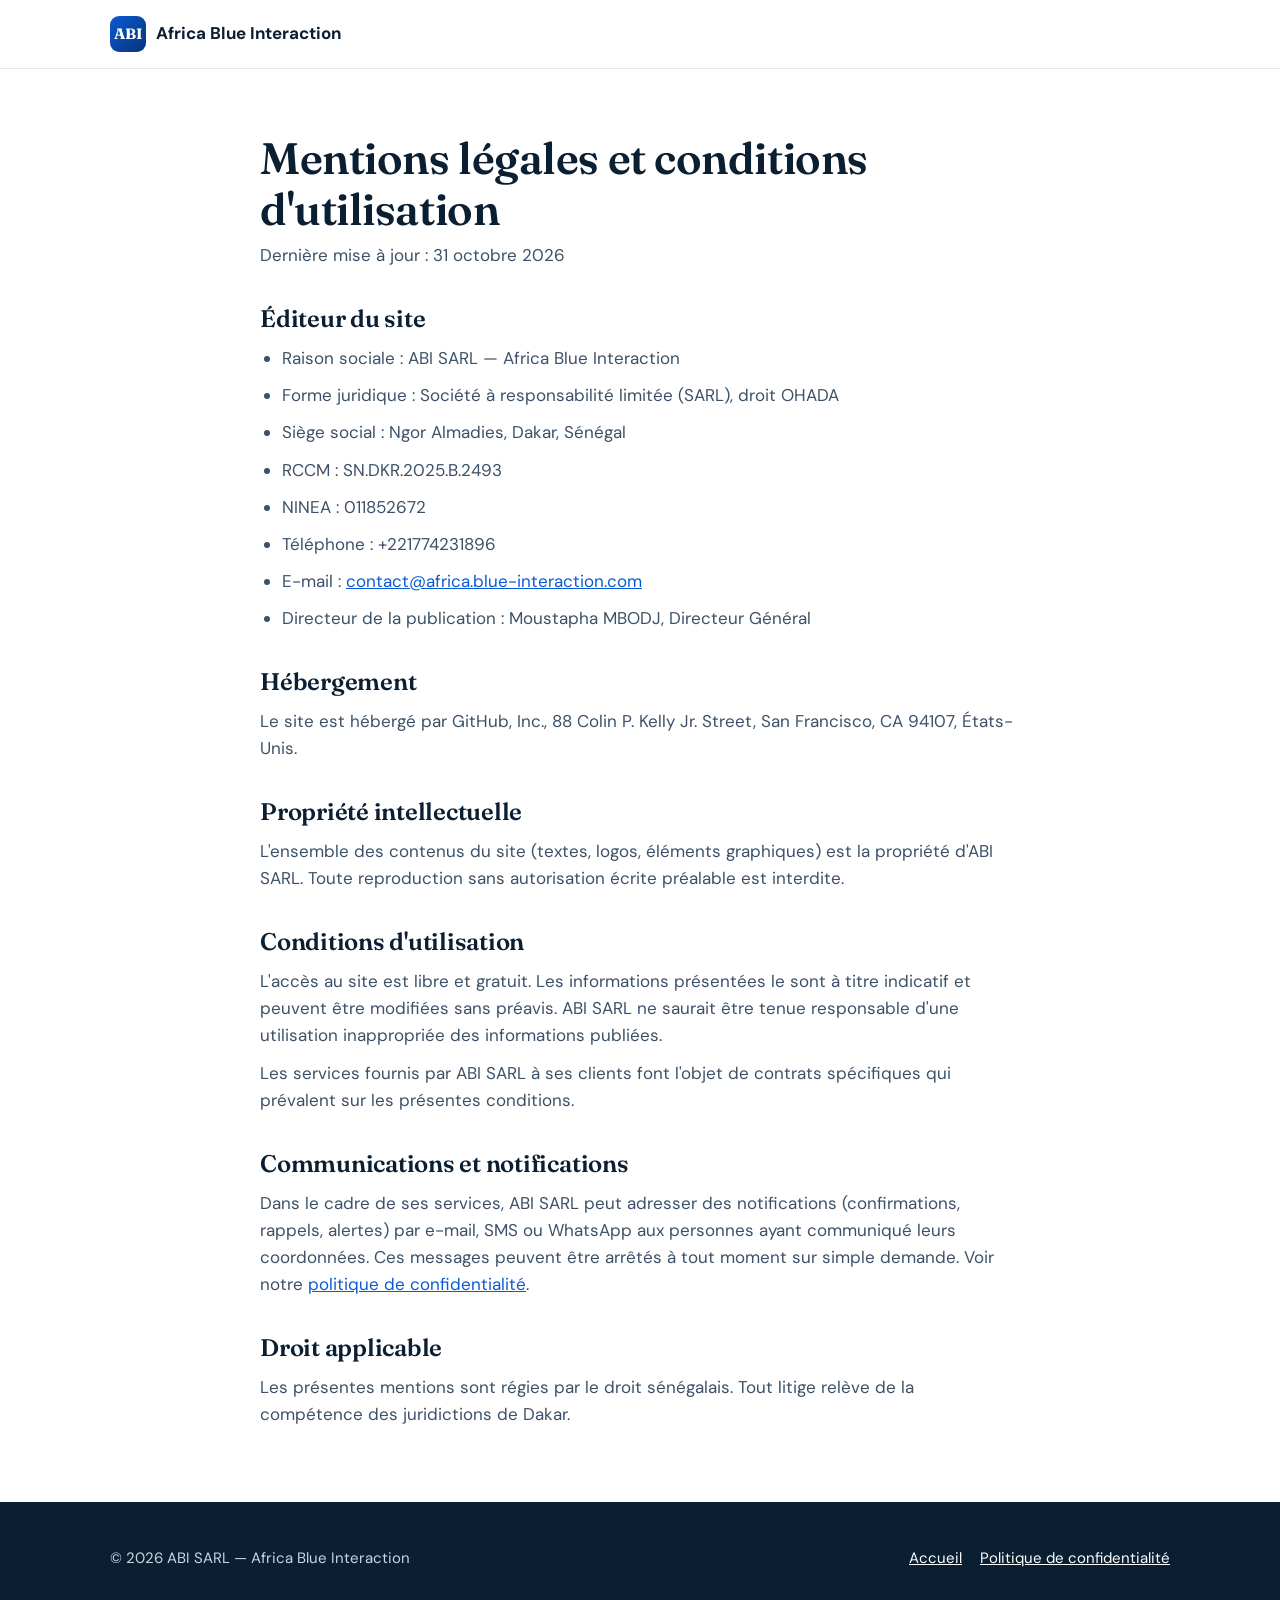
==== mentions-legales.html @ 91560ffc "Create mentions-legales.html" ====
<!doctype html>
<html lang="fr">
<head>
<meta charset="utf-8">
<meta name="viewport" content="width=device-width,initial-scale=1">
<title>Mentions légales et CGU — Africa Blue Interaction</title>
<link href="https://fonts.googleapis.com/css2?family=DM+Sans:wght@400;500;700&family=Fraunces:opsz,wght@9..144,600&display=swap" rel="stylesheet">
<link rel="stylesheet" href="style.css">
</head>
<body>
<header class="top"><div class="wrap nav"><a class="brand" href="index.html"><span class="mark">ABI</span>Africa Blue Interaction</a></div></header>
<main class="legal"><div class="wrap content">
<h1>Mentions légales et conditions d'utilisation</h1>
<p class="updated">Dernière mise à jour : 31 octobre 2026</p>

<h2>Éditeur du site</h2>
<ul>
<li>Raison sociale : ABI SARL — Africa Blue Interaction</li>
<li>Forme juridique : Société à responsabilité limitée (SARL), droit OHADA</li>
<li>Siège social : Ngor Almadies, Dakar, Sénégal</li>
<li>RCCM : SN.DKR.2025.B.2493</li>
<li>NINEA : 011852672</li>
<li>Téléphone : +221774231896</li>
<li>E-mail : <a href="mailto:contact@africa.blue-interaction.com">contact@africa.blue-interaction.com</a></li>
<li>Directeur de la publication : Moustapha MBODJ, Directeur Général</li>
</ul>

<h2>Hébergement</h2>
<p>Le site est hébergé par GitHub, Inc., 88 Colin P. Kelly Jr. Street, San Francisco, CA 94107, États-Unis.</p>

<h2>Propriété intellectuelle</h2>
<p>L'ensemble des contenus du site (textes, logos, éléments graphiques) est la propriété d'ABI SARL. Toute reproduction sans autorisation écrite préalable est interdite.</p>

<h2>Conditions d'utilisation</h2>
<p>L'accès au site est libre et gratuit. Les informations présentées le sont à titre indicatif et peuvent être modifiées sans préavis. ABI SARL ne saurait être tenue responsable d'une utilisation inappropriée des informations publiées.</p>
<p>Les services fournis par ABI SARL à ses clients font l'objet de contrats spécifiques qui prévalent sur les présentes conditions.</p>

<h2>Communications et notifications</h2>
<p>Dans le cadre de ses services, ABI SARL peut adresser des notifications (confirmations, rappels, alertes) par e-mail, SMS ou WhatsApp aux personnes ayant communiqué leurs coordonnées. Ces messages peuvent être arrêtés à tout moment sur simple demande. Voir notre <a href="politique-confidentialite.html">politique de confidentialité</a>.</p>

<h2>Droit applicable</h2>
<p>Les présentes mentions sont régies par le droit sénégalais. Tout litige relève de la compétence des juridictions de Dakar.</p>
</div></main>
<footer><div class="wrap foot"><p>© 2026 ABI SARL — Africa Blue Interaction</p><ul><li><a href="index.html">Accueil</a></li><li><a href="politique-confidentialite.html">Politique de confidentialité</a></li></ul></div></footer>
</body>
</html>
---- style.css ----
:root{
  --ink:#0b1f33;--ink-soft:#3c5168;--blue:#0a5bd3;--blue-deep:#06347a;--sand:#f4efe6;
  --line:#e2e8f0;--bg:#ffffff;--card:#f8fafc;
}
*{box-sizing:border-box;margin:0;padding:0}
html{scroll-behavior:smooth}
body{font-family:"DM Sans",system-ui,sans-serif;color:var(--ink);background:var(--bg);line-height:1.6;font-size:17px}
h1,h2,h3{font-family:"Fraunces",Georgia,serif;font-weight:600;line-height:1.15;letter-spacing:-.01em}
a{color:var(--blue)}
.wrap{max-width:1100px;margin:0 auto;padding:0 20px}
header.top{position:sticky;top:0;background:rgba(255,255,255,.95);backdrop-filter:blur(8px);border-bottom:1px solid var(--line);z-index:10}
.nav{display:flex;align-items:center;justify-content:space-between;height:68px;gap:16px}
.brand{display:flex;align-items:center;gap:10px;text-decoration:none;color:var(--ink);font-weight:700}
.brand .mark{width:36px;height:36px;border-radius:9px;background:linear-gradient(135deg,var(--blue),var(--blue-deep));color:#fff;display:grid;place-items:center;font-family:"Fraunces",serif;font-size:15px}
.nav ul{display:flex;gap:22px;list-style:none}
.nav ul a{text-decoration:none;color:var(--ink-soft);font-size:15px}
.nav ul a:hover{color:var(--blue)}
@media(max-width:760px){.nav ul{display:none}}
.hero{background:linear-gradient(160deg,var(--blue-deep) 0%,#0a3f99 55%,var(--blue) 100%);color:#fff;padding:96px 0 88px}
.hero .eyebrow{text-transform:uppercase;letter-spacing:.14em;font-size:13px;opacity:.8;margin-bottom:18px}
.hero h1{font-size:clamp(34px,5.4vw,58px);max-width:820px}
.hero p{font-size:19px;max-width:640px;margin-top:22px;opacity:.92}
.btn{display:inline-block;margin-top:32px;padding:14px 26px;border-radius:999px;background:#fff;color:var(--blue-deep);font-weight:700;text-decoration:none}
.btn.ghost{background:transparent;color:#fff;border:1.5px solid rgba(255,255,255,.6);margin-left:10px}
section{padding:80px 0}
section.alt{background:var(--sand)}
.kicker{color:var(--blue);font-weight:700;text-transform:uppercase;letter-spacing:.12em;font-size:13px;margin-bottom:10px}
h2{font-size:clamp(28px,3.6vw,40px);margin-bottom:18px}
.lead{color:var(--ink-soft);max-width:720px;font-size:18px}
.grid{display:grid;grid-template-columns:repeat(auto-fit,minmax(240px,1fr));gap:20px;margin-top:40px}
.card{background:var(--bg);border:1px solid var(--line);border-radius:16px;padding:26px}
section:not(.alt) .card{background:var(--card)}
.card h3{font-size:21px;margin-bottom:10px}
.card p{color:var(--ink-soft);font-size:16px}
.card .num{font-family:"Fraunces",serif;color:var(--blue);font-size:15px;margin-bottom:12px;display:block}
.facts{display:grid;grid-template-columns:repeat(auto-fit,minmax(220px,1fr));gap:18px;margin-top:36px}
.fact{border-left:3px solid var(--blue);padding:4px 0 4px 16px}
.fact b{display:block;font-size:14px;color:var(--ink-soft);font-weight:500}
.fact span{font-weight:700}
.contact-box{display:grid;grid-template-columns:1fr 1fr;gap:30px;margin-top:36px}
@media(max-width:760px){.contact-box{grid-template-columns:1fr}}
.contact-box dl div{padding:14px 0;border-bottom:1px solid var(--line)}
.contact-box dt{font-size:14px;color:var(--ink-soft)}
.contact-box dd{font-weight:600}
footer{background:var(--ink);color:#c9d5e3;padding:44px 0;font-size:15px}
footer a{color:#fff}
.foot{display:flex;flex-wrap:wrap;justify-content:space-between;gap:20px}
.foot ul{list-style:none;display:flex;gap:18px;flex-wrap:wrap}
.legal{padding:64px 0}
.legal h1{font-size:clamp(30px,4vw,44px);margin-bottom:8px}
.legal .updated{color:var(--ink-soft);margin-bottom:36px}
.legal h2{font-size:24px;margin:36px 0 12px}
.legal p,.legal li{color:var(--ink-soft);margin-bottom:10px}
.legal ul{padding-left:22px}
.legal .content{max-width:800px}
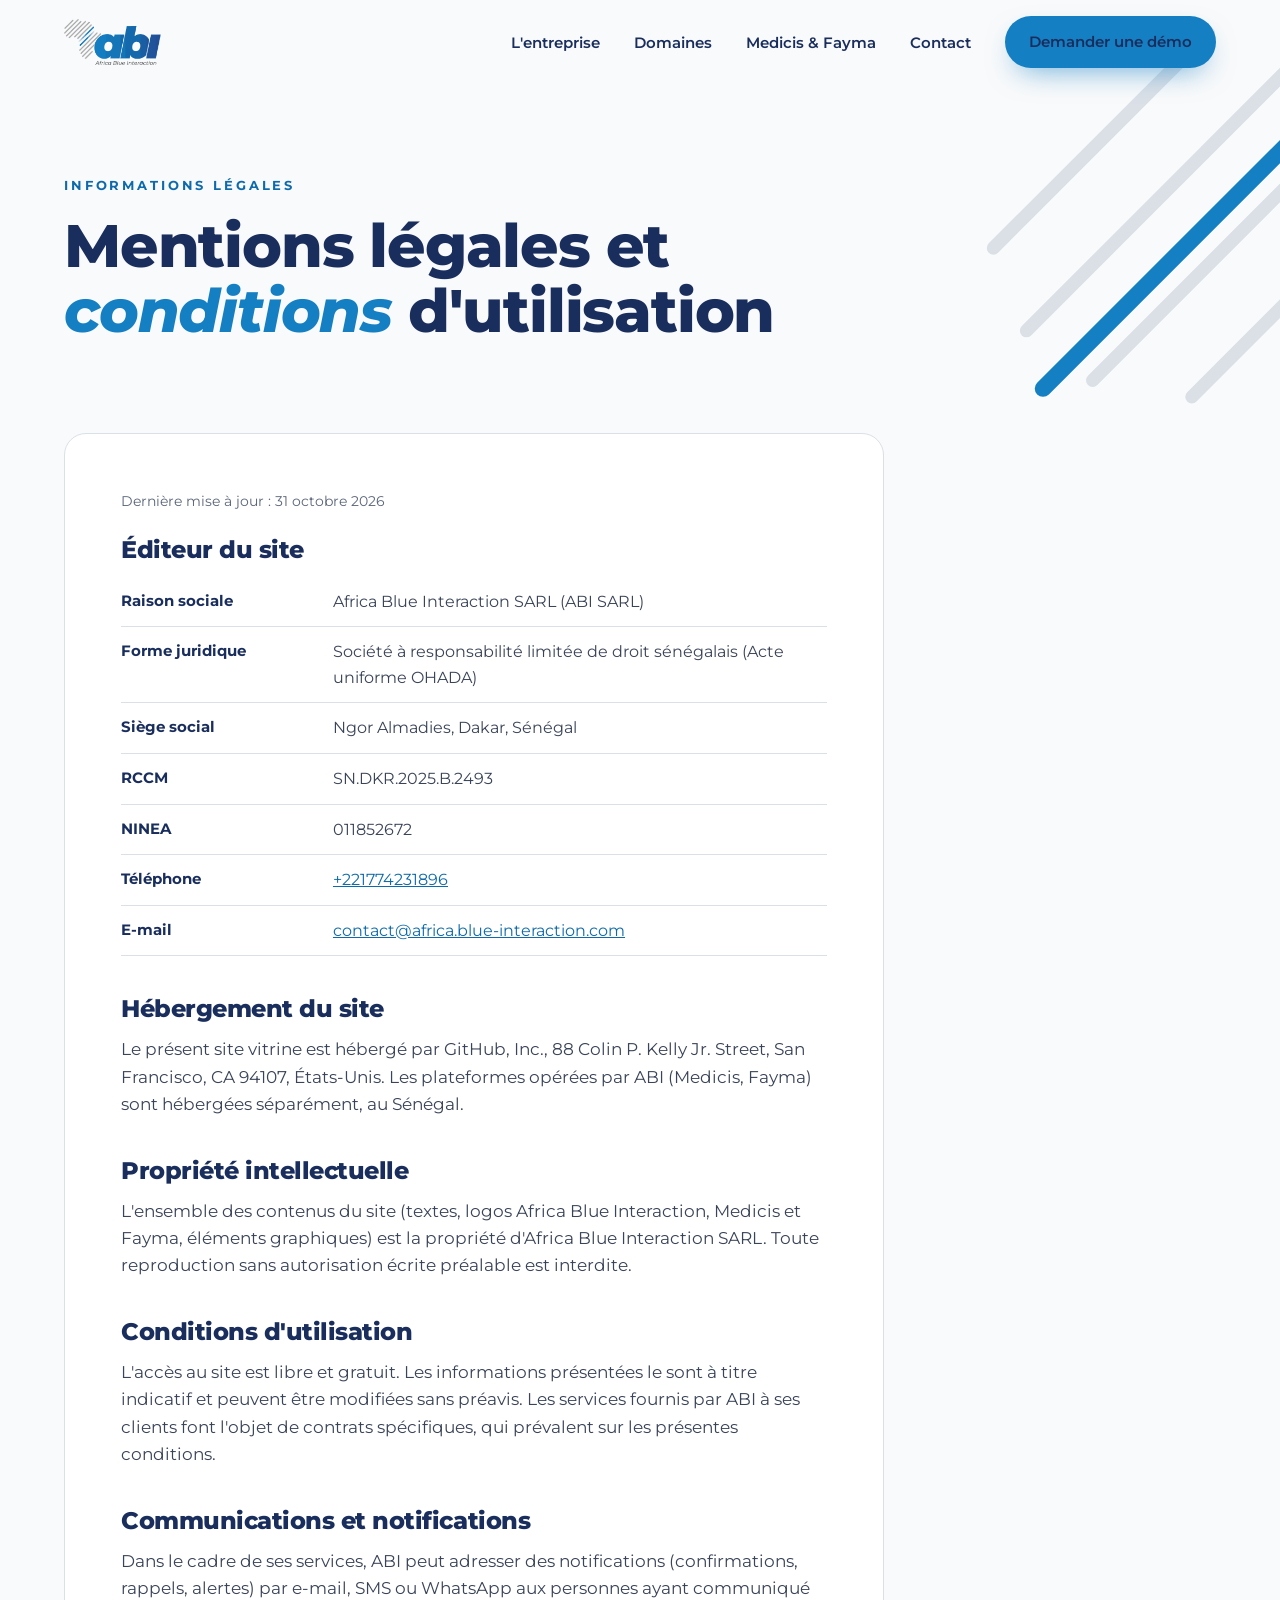
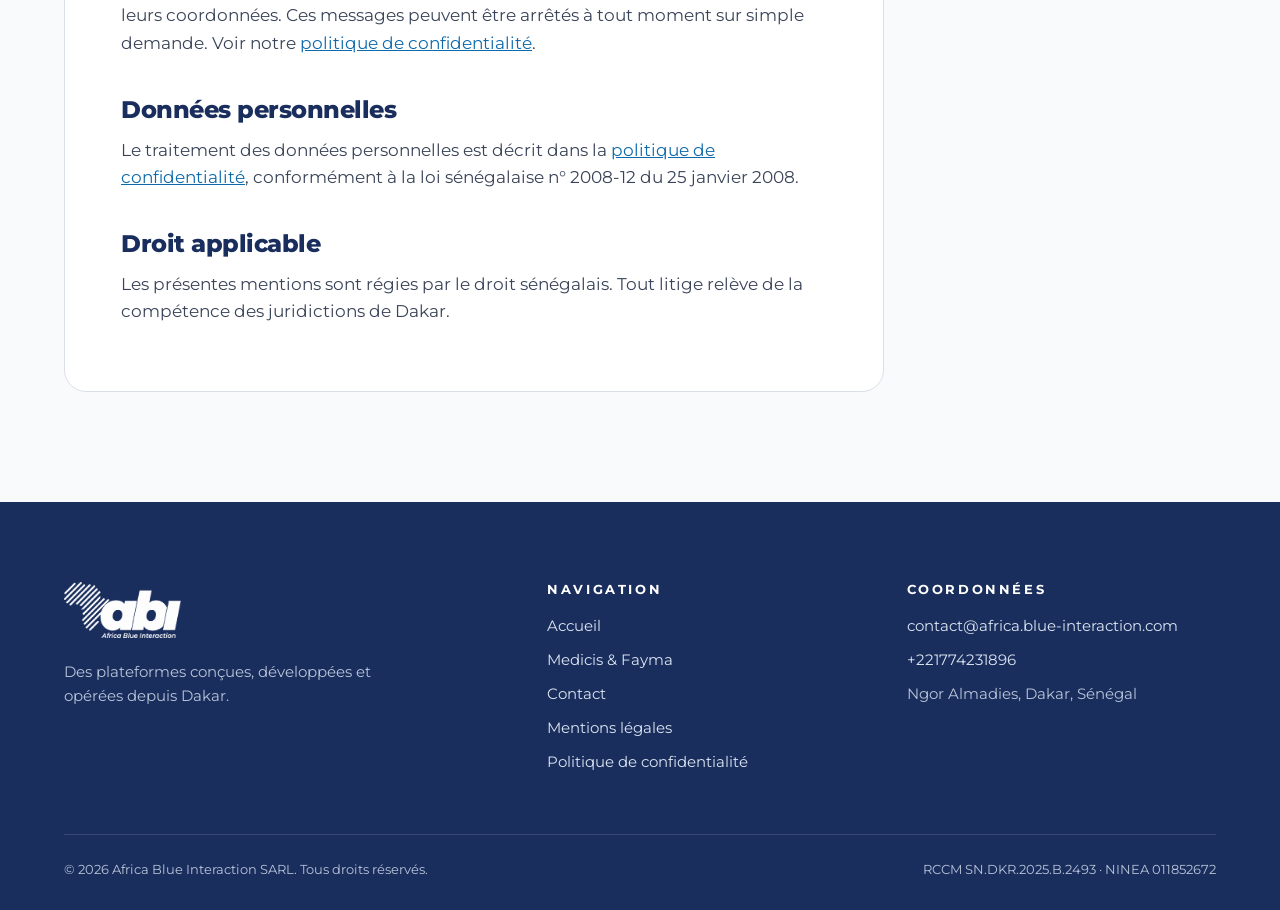
==== commit 86f76b40: "Add files via upload" ====
--- a/mentions-legales.html
+++ b/mentions-legales.html
@@ -4,43 +4,70 @@
 <meta charset="utf-8">
 <meta name="viewport" content="width=device-width,initial-scale=1">
 <title>Mentions légales et CGU — Africa Blue Interaction</title>
-<link href="https://fonts.googleapis.com/css2?family=DM+Sans:wght@400;500;700&family=Fraunces:opsz,wght@9..144,600&display=swap" rel="stylesheet">
+<link rel="icon" href="assets/logo-abi.png">
+<link rel="preconnect" href="https://fonts.googleapis.com">
+<link rel="preconnect" href="https://fonts.gstatic.com" crossorigin>
+<link href="https://fonts.googleapis.com/css2?family=Montserrat:ital,wght@0,400;0,500;0,600;0,700;0,800;1,700;1,800&display=swap" rel="stylesheet">
 <link rel="stylesheet" href="style.css">
 </head>
 <body>
-<header class="top"><div class="wrap nav"><a class="brand" href="index.html"><span class="mark">ABI</span>Africa Blue Interaction</a></div></header>
-<main class="legal"><div class="wrap content">
-<h1>Mentions légales et conditions d'utilisation</h1>
+<header class="top" id="top">
+  <div class="wrap nav">
+    <a class="logo" href="index.html" aria-label="Accueil"><img src="assets/logo-abi.png" alt="Africa Blue Interaction"></a>
+    <button class="burger" aria-label="Ouvrir le menu" aria-expanded="false"><span></span><span></span><span></span></button>
+    <ul id="menu">
+      <li><a href="index.html#entreprise">L'entreprise</a></li>
+      <li><a href="index.html#domaines">Domaines</a></li>
+      <li><a href="index.html#solutions">Medicis &amp; Fayma</a></li>
+      <li><a href="index.html#contact">Contact</a></li>
+      <li><a class="btn btn-bleu" href="index.html#contact">Demander une démo</a></li>
+    </ul>
+  </div>
+</header>
+<section class="page-head">
+  <svg class="stripes" viewBox="0 0 640 500" preserveAspectRatio="xMaxYMid meet" aria-hidden="true">
+    <g stroke="#DBE0E7" stroke-width="16" stroke-linecap="round">
+      <line x1="200" y1="300" x2="460" y2="40"/><line x1="240" y1="400" x2="600" y2="40"/><line x1="320" y1="460" x2="640" y2="140"/><line x1="440" y1="480" x2="640" y2="280"/>
+    </g>
+    <line x1="260" y1="470" x2="600" y2="130" stroke="#147FC3" stroke-width="20" stroke-linecap="round"/>
+  </svg>
+  <div class="wrap"><span class="label">Informations légales</span><h1>Mentions légales et <em class="k">conditions</em> d'utilisation</h1></div>
+</section>
+<section class="doc"><div class="wrap"><div class="content">
 <p class="updated">Dernière mise à jour : 31 octobre 2026</p>
-
 <h2>Éditeur du site</h2>
-<ul>
-<li>Raison sociale : ABI SARL — Africa Blue Interaction</li>
-<li>Forme juridique : Société à responsabilité limitée (SARL), droit OHADA</li>
-<li>Siège social : Ngor Almadies, Dakar, Sénégal</li>
-<li>RCCM : SN.DKR.2025.B.2493</li>
-<li>NINEA : 011852672</li>
-<li>Téléphone : +221774231896</li>
-<li>E-mail : <a href="mailto:contact@africa.blue-interaction.com">contact@africa.blue-interaction.com</a></li>
-<li>Directeur de la publication : Moustapha MBODJ, Directeur Général</li>
-</ul>
-
-<h2>Hébergement</h2>
-<p>Le site est hébergé par GitHub, Inc., 88 Colin P. Kelly Jr. Street, San Francisco, CA 94107, États-Unis.</p>
-
+<dl>
+<div><dt>Raison sociale</dt><dd>Africa Blue Interaction SARL (ABI SARL)</dd></div>
+<div><dt>Forme juridique</dt><dd>Société à responsabilité limitée de droit sénégalais (Acte uniforme OHADA)</dd></div>
+<div><dt>Siège social</dt><dd>Ngor Almadies, Dakar, Sénégal</dd></div>
+<div><dt>RCCM</dt><dd>SN.DKR.2025.B.2493</dd></div>
+<div><dt>NINEA</dt><dd>011852672</dd></div>
+<div><dt>Téléphone</dt><dd><a href="tel:+221774231896">+221774231896</a></dd></div>
+<div><dt>E-mail</dt><dd><a href="mailto:contact@africa.blue-interaction.com">contact@africa.blue-interaction.com</a></dd></div>
+</dl>
+<h2>Hébergement du site</h2>
+<p>Le présent site vitrine est hébergé par GitHub, Inc., 88 Colin P. Kelly Jr. Street, San Francisco, CA 94107, États-Unis. Les plateformes opérées par ABI (Medicis, Fayma) sont hébergées séparément, au Sénégal.</p>
 <h2>Propriété intellectuelle</h2>
-<p>L'ensemble des contenus du site (textes, logos, éléments graphiques) est la propriété d'ABI SARL. Toute reproduction sans autorisation écrite préalable est interdite.</p>
-
+<p>L'ensemble des contenus du site (textes, logos Africa Blue Interaction, Medicis et Fayma, éléments graphiques) est la propriété d'Africa Blue Interaction SARL. Toute reproduction sans autorisation écrite préalable est interdite.</p>
 <h2>Conditions d'utilisation</h2>
-<p>L'accès au site est libre et gratuit. Les informations présentées le sont à titre indicatif et peuvent être modifiées sans préavis. ABI SARL ne saurait être tenue responsable d'une utilisation inappropriée des informations publiées.</p>
-<p>Les services fournis par ABI SARL à ses clients font l'objet de contrats spécifiques qui prévalent sur les présentes conditions.</p>
-
+<p>L'accès au site est libre et gratuit. Les informations présentées le sont à titre indicatif et peuvent être modifiées sans préavis. Les services fournis par ABI à ses clients font l'objet de contrats spécifiques, qui prévalent sur les présentes conditions.</p>
 <h2>Communications et notifications</h2>
-<p>Dans le cadre de ses services, ABI SARL peut adresser des notifications (confirmations, rappels, alertes) par e-mail, SMS ou WhatsApp aux personnes ayant communiqué leurs coordonnées. Ces messages peuvent être arrêtés à tout moment sur simple demande. Voir notre <a href="politique-confidentialite.html">politique de confidentialité</a>.</p>
-
+<p>Dans le cadre de ses services, ABI peut adresser des notifications (confirmations, rappels, alertes) par e-mail, SMS ou WhatsApp aux personnes ayant communiqué leurs coordonnées. Ces messages peuvent être arrêtés à tout moment sur simple demande. Voir notre <a href="politique-confidentialite.html">politique de confidentialité</a>.</p>
+<h2>Données personnelles</h2>
+<p>Le traitement des données personnelles est décrit dans la <a href="politique-confidentialite.html">politique de confidentialité</a>, conformément à la loi sénégalaise n° 2008-12 du 25 janvier 2008.</p>
 <h2>Droit applicable</h2>
 <p>Les présentes mentions sont régies par le droit sénégalais. Tout litige relève de la compétence des juridictions de Dakar.</p>
-</div></main>
-<footer><div class="wrap foot"><p>© 2026 ABI SARL — Africa Blue Interaction</p><ul><li><a href="index.html">Accueil</a></li><li><a href="politique-confidentialite.html">Politique de confidentialité</a></li></ul></div></footer>
+</div></div></section>
+<footer>
+  <div class="wrap">
+    <div class="foot-grid">
+      <div><img class="flogo" src="assets/logo-abi-blanc.png" alt="Africa Blue Interaction"><p style="max-width:360px">Des plateformes conçues, développées et opérées depuis Dakar.</p></div>
+      <div><h4>Navigation</h4><ul><li><a href="index.html">Accueil</a></li><li><a href="index.html#solutions">Medicis &amp; Fayma</a></li><li><a href="index.html#contact">Contact</a></li><li><a href="mentions-legales.html">Mentions légales</a></li><li><a href="politique-confidentialite.html">Politique de confidentialité</a></li></ul></div>
+      <div><h4>Coordonnées</h4><ul><li><a href="mailto:contact@africa.blue-interaction.com">contact@africa.blue-interaction.com</a></li><li><a href="tel:+221774231896">+221774231896</a></li><li>Ngor Almadies, Dakar, Sénégal</li></ul></div>
+    </div>
+    <div class="legal-line"><span>© 2026 Africa Blue Interaction SARL. Tous droits réservés.</span><span>RCCM SN.DKR.2025.B.2493 · NINEA 011852672</span></div>
+  </div>
+</footer>
+<script src="site.js"></script>
 </body>
 </html>
--- a/style.css
+++ b/style.css
@@ -1,55 +1,242 @@
+/* Africa Blue Interaction — charte plaquettes 2026 */
 :root{
-  --ink:#0b1f33;--ink-soft:#3c5168;--blue:#0a5bd3;--blue-deep:#06347a;--sand:#f4efe6;
-  --line:#e2e8f0;--bg:#ffffff;--card:#f8fafc;
+  --marine:#1A2E5D;
+  --bleu:#147FC3;
+  --bleu-texte:#0E6AAB;
+  --bleu-medicis:#1C60A7;
+  --rayure:#DBE0E7;
+  --fond:#F9FAFB;
+  --blanc:#FFFFFF;
+  --texte:#3A4458;
+  --texte-doux:#5B667A;
+  --rouge-medicis:#E3061B;
+  --rayon:18px;
+  --ombre:0 24px 60px -24px rgba(26,46,93,.28);
 }
 *{box-sizing:border-box;margin:0;padding:0}
-html{scroll-behavior:smooth}
-body{font-family:"DM Sans",system-ui,sans-serif;color:var(--ink);background:var(--bg);line-height:1.6;font-size:17px}
-h1,h2,h3{font-family:"Fraunces",Georgia,serif;font-weight:600;line-height:1.15;letter-spacing:-.01em}
-a{color:var(--blue)}
-.wrap{max-width:1100px;margin:0 auto;padding:0 20px}
-header.top{position:sticky;top:0;background:rgba(255,255,255,.95);backdrop-filter:blur(8px);border-bottom:1px solid var(--line);z-index:10}
-.nav{display:flex;align-items:center;justify-content:space-between;height:68px;gap:16px}
-.brand{display:flex;align-items:center;gap:10px;text-decoration:none;color:var(--ink);font-weight:700}
-.brand .mark{width:36px;height:36px;border-radius:9px;background:linear-gradient(135deg,var(--blue),var(--blue-deep));color:#fff;display:grid;place-items:center;font-family:"Fraunces",serif;font-size:15px}
-.nav ul{display:flex;gap:22px;list-style:none}
-.nav ul a{text-decoration:none;color:var(--ink-soft);font-size:15px}
-.nav ul a:hover{color:var(--blue)}
-@media(max-width:760px){.nav ul{display:none}}
-.hero{background:linear-gradient(160deg,var(--blue-deep) 0%,#0a3f99 55%,var(--blue) 100%);color:#fff;padding:96px 0 88px}
-.hero .eyebrow{text-transform:uppercase;letter-spacing:.14em;font-size:13px;opacity:.8;margin-bottom:18px}
-.hero h1{font-size:clamp(34px,5.4vw,58px);max-width:820px}
-.hero p{font-size:19px;max-width:640px;margin-top:22px;opacity:.92}
-.btn{display:inline-block;margin-top:32px;padding:14px 26px;border-radius:999px;background:#fff;color:var(--blue-deep);font-weight:700;text-decoration:none}
-.btn.ghost{background:transparent;color:#fff;border:1.5px solid rgba(255,255,255,.6);margin-left:10px}
-section{padding:80px 0}
-section.alt{background:var(--sand)}
-.kicker{color:var(--blue);font-weight:700;text-transform:uppercase;letter-spacing:.12em;font-size:13px;margin-bottom:10px}
-h2{font-size:clamp(28px,3.6vw,40px);margin-bottom:18px}
-.lead{color:var(--ink-soft);max-width:720px;font-size:18px}
-.grid{display:grid;grid-template-columns:repeat(auto-fit,minmax(240px,1fr));gap:20px;margin-top:40px}
-.card{background:var(--bg);border:1px solid var(--line);border-radius:16px;padding:26px}
-section:not(.alt) .card{background:var(--card)}
-.card h3{font-size:21px;margin-bottom:10px}
-.card p{color:var(--ink-soft);font-size:16px}
-.card .num{font-family:"Fraunces",serif;color:var(--blue);font-size:15px;margin-bottom:12px;display:block}
-.facts{display:grid;grid-template-columns:repeat(auto-fit,minmax(220px,1fr));gap:18px;margin-top:36px}
-.fact{border-left:3px solid var(--blue);padding:4px 0 4px 16px}
-.fact b{display:block;font-size:14px;color:var(--ink-soft);font-weight:500}
-.fact span{font-weight:700}
-.contact-box{display:grid;grid-template-columns:1fr 1fr;gap:30px;margin-top:36px}
-@media(max-width:760px){.contact-box{grid-template-columns:1fr}}
-.contact-box dl div{padding:14px 0;border-bottom:1px solid var(--line)}
-.contact-box dt{font-size:14px;color:var(--ink-soft)}
-.contact-box dd{font-weight:600}
-footer{background:var(--ink);color:#c9d5e3;padding:44px 0;font-size:15px}
-footer a{color:#fff}
-.foot{display:flex;flex-wrap:wrap;justify-content:space-between;gap:20px}
-.foot ul{list-style:none;display:flex;gap:18px;flex-wrap:wrap}
-.legal{padding:64px 0}
-.legal h1{font-size:clamp(30px,4vw,44px);margin-bottom:8px}
-.legal .updated{color:var(--ink-soft);margin-bottom:36px}
-.legal h2{font-size:24px;margin:36px 0 12px}
-.legal p,.legal li{color:var(--ink-soft);margin-bottom:10px}
-.legal ul{padding-left:22px}
-.legal .content{max-width:800px}
+html{scroll-behavior:smooth;scroll-padding-top:84px}
+body{font-family:"Montserrat",system-ui,sans-serif;color:var(--texte);background:var(--fond);font-size:18px;line-height:1.6;-webkit-font-smoothing:antialiased;overflow-x:hidden}
+img{max-width:100%;display:block}
+a{color:var(--bleu-texte)}
+h1,h2,h3,h4{color:var(--marine);font-weight:800;line-height:1.08;letter-spacing:-.02em}
+em.k{font-style:italic;color:var(--bleu);font-weight:800}
+.wrap{max-width:1200px;margin:0 auto;padding:0 24px}
+.label{display:inline-block;font-size:13px;font-weight:700;letter-spacing:.22em;text-transform:uppercase;color:var(--bleu-texte);margin-bottom:18px}
+.h2{font-size:clamp(32px,4.2vw,44px);margin-bottom:20px}
+.lead{font-size:19px;color:var(--texte-doux);max-width:640px}
+section{position:relative}
+.pad{padding:120px 0}
+@media(max-width:760px){.pad{padding:80px 0}}
+
+/* Boutons */
+.btn{display:inline-flex;align-items:center;gap:10px;font-weight:700;font-size:15px;text-decoration:none;padding:16px 28px;border-radius:999px;transition:transform .2s,box-shadow .2s,background .2s;border:2px solid transparent;cursor:pointer;font-family:inherit}
+.btn-bleu{background:var(--bleu);color:#fff;box-shadow:0 12px 30px -12px rgba(20,127,195,.7)}
+.btn-bleu:hover{transform:translateY(-2px);background:#0f73b3}
+.btn-ligne{border-color:var(--marine);color:var(--marine);background:transparent}
+.btn-ligne:hover{background:var(--marine);color:#fff}
+.btn-blanc{background:#fff;color:var(--marine)}
+.btn svg{width:18px;height:18px}
+
+/* En-tête */
+.top{position:fixed;inset:0 0 auto 0;z-index:50;transition:background .3s,box-shadow .3s}
+.top.scrolled{background:rgba(249,250,251,.92);backdrop-filter:blur(12px);box-shadow:0 1px 0 var(--rayure)}
+.nav{display:flex;align-items:center;justify-content:space-between;height:84px;gap:24px}
+.nav .logo img{height:46px;width:auto}
+.nav ul{display:flex;gap:34px;list-style:none;align-items:center}
+.nav ul a{color:var(--marine);text-decoration:none;font-weight:600;font-size:15px;position:relative}
+.nav ul a:not(.btn)::after{content:"";position:absolute;left:0;bottom:-6px;height:2px;width:0;background:var(--bleu);transition:width .25s}
+.nav ul a:not(.btn):hover::after{width:100%}
+.nav .btn{padding:12px 22px}
+.burger{display:none;background:none;border:0;width:44px;height:44px;cursor:pointer}
+.burger span{display:block;height:2px;width:24px;background:var(--marine);margin:6px auto;border-radius:2px}
+@media(max-width:900px){
+  .burger{display:block}
+  .nav ul{position:fixed;inset:84px 0 auto 0;background:var(--fond);flex-direction:column;align-items:flex-start;padding:24px;gap:22px;box-shadow:0 20px 40px -20px rgba(26,46,93,.3);transform:translateY(-130%);transition:transform .3s}
+  .nav ul.open{transform:none}
+}
+
+/* Héros */
+.hero{min-height:100vh;display:flex;align-items:center;padding:130px 0 90px;overflow:hidden}
+.hero-grid{display:grid;grid-template-columns:1.05fr .95fr;gap:40px;align-items:center;position:relative;z-index:2}
+.hero h1{font-size:clamp(42px,6vw,72px);margin-bottom:26px}
+.hero .sub{font-size:20px;color:var(--texte-doux);margin-bottom:38px;max-width:520px}
+.hero .ctas{display:flex;gap:14px;flex-wrap:wrap}
+.hero .meta{display:flex;align-items:center;gap:28px;margin-top:54px;flex-wrap:wrap}
+.hero .meta .city{font-size:14px;font-weight:700;letter-spacing:.22em;color:var(--bleu-texte)}
+.hero .meta .sep{width:1px;height:40px;background:var(--rayure)}
+.hero .meta a img{height:44px;width:auto;transition:transform .2s}
+.hero .meta a:hover img{transform:translateY(-2px)}
+.vertical{position:absolute;left:30px;top:50%;writing-mode:vertical-rl;transform:translateY(-50%) rotate(180deg);font-size:12px;font-weight:700;letter-spacing:.32em;color:var(--texte-doux);white-space:nowrap}
+.stripes{position:absolute;right:-6%;top:6%;width:62%;height:96%;z-index:1;pointer-events:none}
+.stripes line{stroke-linecap:round}
+.hero-visual{position:relative}
+.browser{background:#fff;border-radius:16px;box-shadow:var(--ombre);overflow:hidden;transform:rotate(-1.2deg)}
+.browser .bar{display:flex;gap:7px;padding:12px 14px;background:#F1F4F8;border-bottom:1px solid var(--rayure)}
+.browser .bar i{width:10px;height:10px;border-radius:50%;background:var(--rayure)}
+.badge{position:absolute;left:-28px;bottom:-30px;background:#fff;border-radius:16px;padding:18px 22px;box-shadow:var(--ombre);display:flex;align-items:center;gap:14px;transform:rotate(1deg)}
+.badge b{font-size:38px;font-style:italic;font-weight:800;color:var(--bleu);line-height:1}
+.badge span{font-size:14px;font-weight:600;color:var(--marine);line-height:1.3}
+@media(max-width:1320px){.vertical{display:none}}
+@media(max-width:960px){
+  .hero-grid{grid-template-columns:1fr}
+  .hero-visual{margin-top:30px}
+  .vertical{display:none}
+  .stripes{width:120%;right:-50%;opacity:.6}
+  .badge{left:12px}
+}
+
+/* Bandeau défilant */
+.marquee{background:var(--marine);color:#fff;overflow:hidden;padding:22px 0;white-space:nowrap}
+.marquee .track{display:inline-flex;gap:0;animation:defile 40s linear infinite}
+.marquee span{font-weight:700;font-size:17px;letter-spacing:.02em;padding:0 26px;display:inline-flex;align-items:center;gap:26px}
+.marquee span::after{content:"";width:28px;height:4px;border-radius:4px;background:var(--bleu);transform:rotate(-45deg)}
+.marquee.bleu{background:var(--bleu)}
+.marquee.bleu span{font-size:26px;font-weight:800;text-transform:uppercase;font-style:italic}
+.marquee.bleu span::after{background:#fff}
+@keyframes defile{to{transform:translateX(-50%)}}
+@media(prefers-reduced-motion:reduce){.marquee .track{animation:none}}
+
+/* Entreprise */
+.split{display:grid;grid-template-columns:1.1fr .9fr;gap:70px;align-items:center}
+@media(max-width:900px){.split{grid-template-columns:1fr;gap:40px}}
+.chiffres{display:grid;gap:0;margin-top:40px;border-top:2px solid var(--marine)}
+.chiffre{display:grid;grid-template-columns:140px 1fr;gap:20px;align-items:center;padding:20px 0;border-bottom:1px solid var(--rayure)}
+.chiffre b{font-size:46px;font-weight:800;font-style:italic;color:var(--bleu);line-height:1}
+.chiffre span{color:var(--marine);font-weight:500}
+.art{position:relative;aspect-ratio:1;max-width:460px;margin-left:auto;width:100%}
+
+/* Distinctions */
+.atouts{display:grid;grid-template-columns:repeat(2,1fr);border-top:2px solid var(--marine);margin-top:50px}
+.atout{display:grid;grid-template-columns:70px 1fr;gap:18px;padding:30px 30px 30px 0;border-bottom:2px solid var(--marine)}
+.atout .n{font-size:40px;font-weight:800;font-style:italic;color:var(--bleu);line-height:1}
+.atout h3{font-size:22px;margin-bottom:8px}
+.atout p{color:var(--texte-doux)}
+@media(max-width:760px){.atouts{grid-template-columns:1fr}}
+
+/* Domaines */
+.cartes{display:grid;grid-template-columns:repeat(4,1fr);gap:22px;margin-top:56px}
+@media(max-width:1000px){.cartes{grid-template-columns:repeat(2,1fr)}}
+@media(max-width:600px){.cartes{grid-template-columns:1fr}}
+.carte{background:#fff;border:1px solid var(--rayure);border-radius:var(--rayon);padding:34px 28px;transition:transform .25s,box-shadow .25s,border-color .25s;position:relative;overflow:hidden}
+.carte:hover{transform:translateY(-6px);box-shadow:var(--ombre);border-color:transparent}
+.carte::before{content:"";position:absolute;right:-30px;top:-30px;width:110px;height:6px;border-radius:6px;background:var(--bleu);transform:rotate(-45deg);opacity:0;transition:opacity .25s}
+.carte:hover::before{opacity:1}
+.ico{width:56px;height:56px;border-radius:14px;background:#EAF3FA;display:grid;place-items:center;margin-bottom:24px}
+.ico svg{width:28px;height:28px;stroke:var(--bleu);fill:none;stroke-width:1.8;stroke-linecap:round;stroke-linejoin:round}
+.carte h3{font-size:21px;margin-bottom:12px}
+.carte p{font-size:16px;color:var(--texte-doux)}
+
+/* Solutions */
+.solutions{background:var(--marine);color:#cfd8e8;overflow:hidden}
+.solutions .h2{color:#fff}
+.solutions .label{color:#7FC3EE}
+.sol-head{display:flex;justify-content:space-between;align-items:flex-end;gap:30px;flex-wrap:wrap;margin-bottom:56px}
+.sol-grid{display:grid;grid-template-columns:1fr 1fr;gap:26px}
+@media(max-width:900px){.sol-grid{grid-template-columns:1fr}}
+.sol{border-radius:22px;overflow:hidden;display:flex;flex-direction:column;text-decoration:none;transition:transform .3s}
+.sol:hover{transform:translateY(-6px)}
+.sol .vis{position:relative;aspect-ratio:16/10;overflow:hidden;display:grid;place-items:center;padding:34px}
+.sol.med .vis{background:var(--bleu-medicis)}
+.sol.fay .vis{background:#0F2B48}
+.sol .vis svg.rays{position:absolute;inset:0;width:100%;height:100%}
+.sol .vis .shot{position:relative;border-radius:12px;box-shadow:0 30px 60px -20px rgba(0,0,0,.5);width:100%}
+.sol .body{background:#fff;padding:30px 32px 34px;flex:1}
+.sol .num{font-size:15px;font-weight:800;font-style:italic;color:var(--bleu)}
+.sol .tag{font-size:12px;font-weight:700;letter-spacing:.2em;color:var(--texte-doux);margin-left:12px}
+.sol h3{font-size:30px;margin:10px 0 10px}
+.sol p{color:var(--texte-doux);font-size:17px}
+.sol .go{margin-top:20px;font-weight:700;color:var(--bleu-texte);display:inline-flex;gap:8px;align-items:center;font-size:15px}
+.fay-card{position:relative;background:#0F2B48;border:1px solid rgba(255,255,255,.12);border-radius:14px;padding:28px 30px;width:100%;box-shadow:0 30px 60px -20px rgba(0,0,0,.5)}
+.fay-card .mk{font-weight:800;letter-spacing:.3em;color:#fff;font-size:14px;text-align:right}
+.fay-card .t{color:#fff;font-weight:700;font-size:clamp(22px,2.6vw,30px);line-height:1.15;margin:34px 0 16px}
+.fay-card .t span{color:#6CB8EC}
+.fay-card .steps{display:flex;gap:6px;flex-wrap:wrap}
+.fay-card .steps i{font-style:normal;font-size:11px;font-weight:600;color:#b9c8dc;border:1px solid rgba(255,255,255,.18);border-radius:999px;padding:5px 10px}
+
+/* Méthode */
+.etapes{display:grid;grid-template-columns:repeat(4,1fr);gap:0;margin-top:60px;counter-reset:e}
+@media(max-width:900px){.etapes{grid-template-columns:1fr 1fr;row-gap:40px}}
+@media(max-width:560px){.etapes{grid-template-columns:1fr}}
+.etape{padding:0 26px 0 0;position:relative}
+.etape .top-line{display:flex;align-items:center;gap:14px;margin-bottom:24px}
+.etape .n{font-size:44px;font-weight:800;font-style:italic;color:var(--bleu);line-height:1}
+.etape .top-line::after{content:"";flex:1;height:2px;background:var(--rayure)}
+.etape:last-child .top-line::after{display:none}
+.etape .ico{margin-bottom:18px}
+.etape h3{font-size:22px;margin-bottom:10px}
+.etape p{color:var(--texte-doux);font-size:16px}
+
+/* Chiffre clé */
+.cle{background:linear-gradient(120deg,#1580C4 0%,#1B5FA6 60%,#22448E 100%);color:#fff;overflow:hidden}
+.cle .label{color:#fff;opacity:.85}
+.cle .big{font-size:clamp(80px,13vw,170px);font-weight:800;font-style:italic;line-height:.95;letter-spacing:-.03em;margin:6px 0 24px}
+.cle p{font-size:clamp(20px,2.2vw,26px);font-weight:600;max-width:760px;line-height:1.4}
+.cle svg{position:absolute;right:-40px;top:50%;transform:translateY(-50%);height:90%;opacity:.9}
+
+/* FAQ */
+.faq{max-width:860px;margin:50px 0 0}
+.faq details{border-bottom:1px solid var(--rayure);padding:6px 0}
+.faq details:first-of-type{border-top:2px solid var(--marine)}
+.faq summary{list-style:none;cursor:pointer;display:flex;justify-content:space-between;align-items:center;gap:20px;padding:22px 0;font-weight:700;font-size:20px;color:var(--marine)}
+.faq summary::-webkit-details-marker{display:none}
+.faq summary::after{content:"";flex:none;width:36px;height:36px;border-radius:50%;background:#EAF3FA url("data:image/svg+xml,%3Csvg xmlns='http://www.w3.org/2000/svg' viewBox='0 0 24 24' fill='none' stroke='%23147FC3' stroke-width='2.4' stroke-linecap='round'%3E%3Cpath d='M12 5v14M5 12h14'/%3E%3C/svg%3E") center/18px no-repeat;transition:transform .25s}
+.faq details[open] summary::after{transform:rotate(45deg)}
+.faq details p{padding:0 60px 24px 0;color:var(--texte-doux)}
+
+/* Contact */
+.contact{overflow:hidden}
+.contact-grid{display:grid;grid-template-columns:1fr 1fr;gap:60px;position:relative;z-index:2}
+@media(max-width:900px){.contact-grid{grid-template-columns:1fr}}
+.contact h2{font-size:clamp(42px,5.6vw,68px);margin-bottom:24px}
+.coord{margin-top:36px;display:grid;gap:0;border-top:2px solid var(--marine)}
+.coord div{display:grid;grid-template-columns:150px 1fr;gap:16px;padding:16px 0;border-bottom:1px solid var(--rayure);font-size:16px}
+.coord dt{font-size:12px;font-weight:700;letter-spacing:.18em;text-transform:uppercase;color:var(--texte-doux);padding-top:3px}
+.coord dd{color:var(--marine);font-weight:600}
+.coord a{color:var(--marine);text-decoration:none}
+.coord a:hover{color:var(--bleu-texte)}
+form.f{background:#fff;border-radius:22px;padding:38px;box-shadow:var(--ombre)}
+.f .row{display:grid;grid-template-columns:1fr 1fr;gap:16px}
+@media(max-width:560px){.f .row{grid-template-columns:1fr}}
+.f label{display:block;font-size:13px;font-weight:700;color:var(--marine);margin:0 0 7px}
+.f .fld{margin-bottom:18px}
+.f input,.f select,.f textarea{width:100%;font-family:inherit;font-size:16px;padding:14px 16px;border:1.5px solid var(--rayure);border-radius:12px;background:var(--fond);color:var(--marine);transition:border-color .2s,background .2s}
+.f input:focus,.f select:focus,.f textarea:focus{outline:none;border-color:var(--bleu);background:#fff}
+.f textarea{min-height:120px;resize:vertical}
+.f .consent{display:flex;gap:12px;align-items:flex-start;font-size:14px;color:var(--texte-doux);margin:6px 0 24px}
+.f .consent input{width:18px;height:18px;margin-top:3px;flex:none;accent-color:var(--bleu)}
+.f .btn{width:100%;justify-content:center}
+.f .ok{display:none;margin-top:16px;padding:14px;border-radius:12px;background:#EAF3FA;color:var(--marine);font-weight:600;font-size:15px}
+
+/* Pied */
+footer{background:var(--marine);color:#b8c4d9;padding:80px 0 30px;font-size:15px;position:relative;overflow:hidden}
+.foot-grid{display:grid;grid-template-columns:1.4fr 1fr 1fr;gap:50px;position:relative;z-index:2}
+@media(max-width:800px){.foot-grid{grid-template-columns:1fr}}
+footer .flogo{height:56px;width:auto;margin-bottom:22px}
+footer h4{color:#fff;font-size:13px;letter-spacing:.2em;text-transform:uppercase;margin-bottom:18px;font-weight:700}
+footer ul{list-style:none;display:grid;gap:10px}
+footer a{color:#dbe4f2;text-decoration:none}
+footer a:hover{color:#fff}
+.legal-line{border-top:1px solid rgba(255,255,255,.12);margin-top:60px;padding-top:24px;display:flex;justify-content:space-between;gap:16px;flex-wrap:wrap;font-size:13px;position:relative;z-index:2}
+
+/* Pages légales */
+.page-head{padding:170px 0 70px;overflow:hidden;position:relative}
+.page-head h1{font-size:clamp(38px,5vw,60px);max-width:760px;position:relative;z-index:2}
+.page-head .label{position:relative;z-index:2}
+.page-head .stripes{width:44%;top:0;height:100%}
+.doc{padding:20px 0 110px}
+.doc .content{max-width:820px;background:#fff;border:1px solid var(--rayure);border-radius:22px;padding:56px}
+@media(max-width:600px){.doc .content{padding:30px 22px}}
+.doc .updated{font-size:14px;color:var(--texte-doux);margin-bottom:24px}
+.doc h2{font-size:24px;margin:40px 0 14px}
+.doc h2:first-of-type{margin-top:0}
+.doc p,.doc li{color:var(--texte);margin-bottom:10px;font-size:17px}
+.doc ul{padding-left:22px}
+.doc dl div{display:grid;grid-template-columns:200px 1fr;gap:12px;padding:12px 0;border-bottom:1px solid var(--rayure)}
+@media(max-width:600px){.doc dl div{grid-template-columns:1fr;gap:2px}}
+.doc dt{font-weight:700;color:var(--marine);font-size:15px}
+.doc dd{font-size:16px}
+
+/* Apparition */
+.rv{opacity:0;transform:translateY(28px);transition:opacity .8s cubic-bezier(.2,.7,.2,1),transform .8s cubic-bezier(.2,.7,.2,1)}
+.rv.in{opacity:1;transform:none}
+@media(prefers-reduced-motion:reduce){.rv{opacity:1;transform:none}}
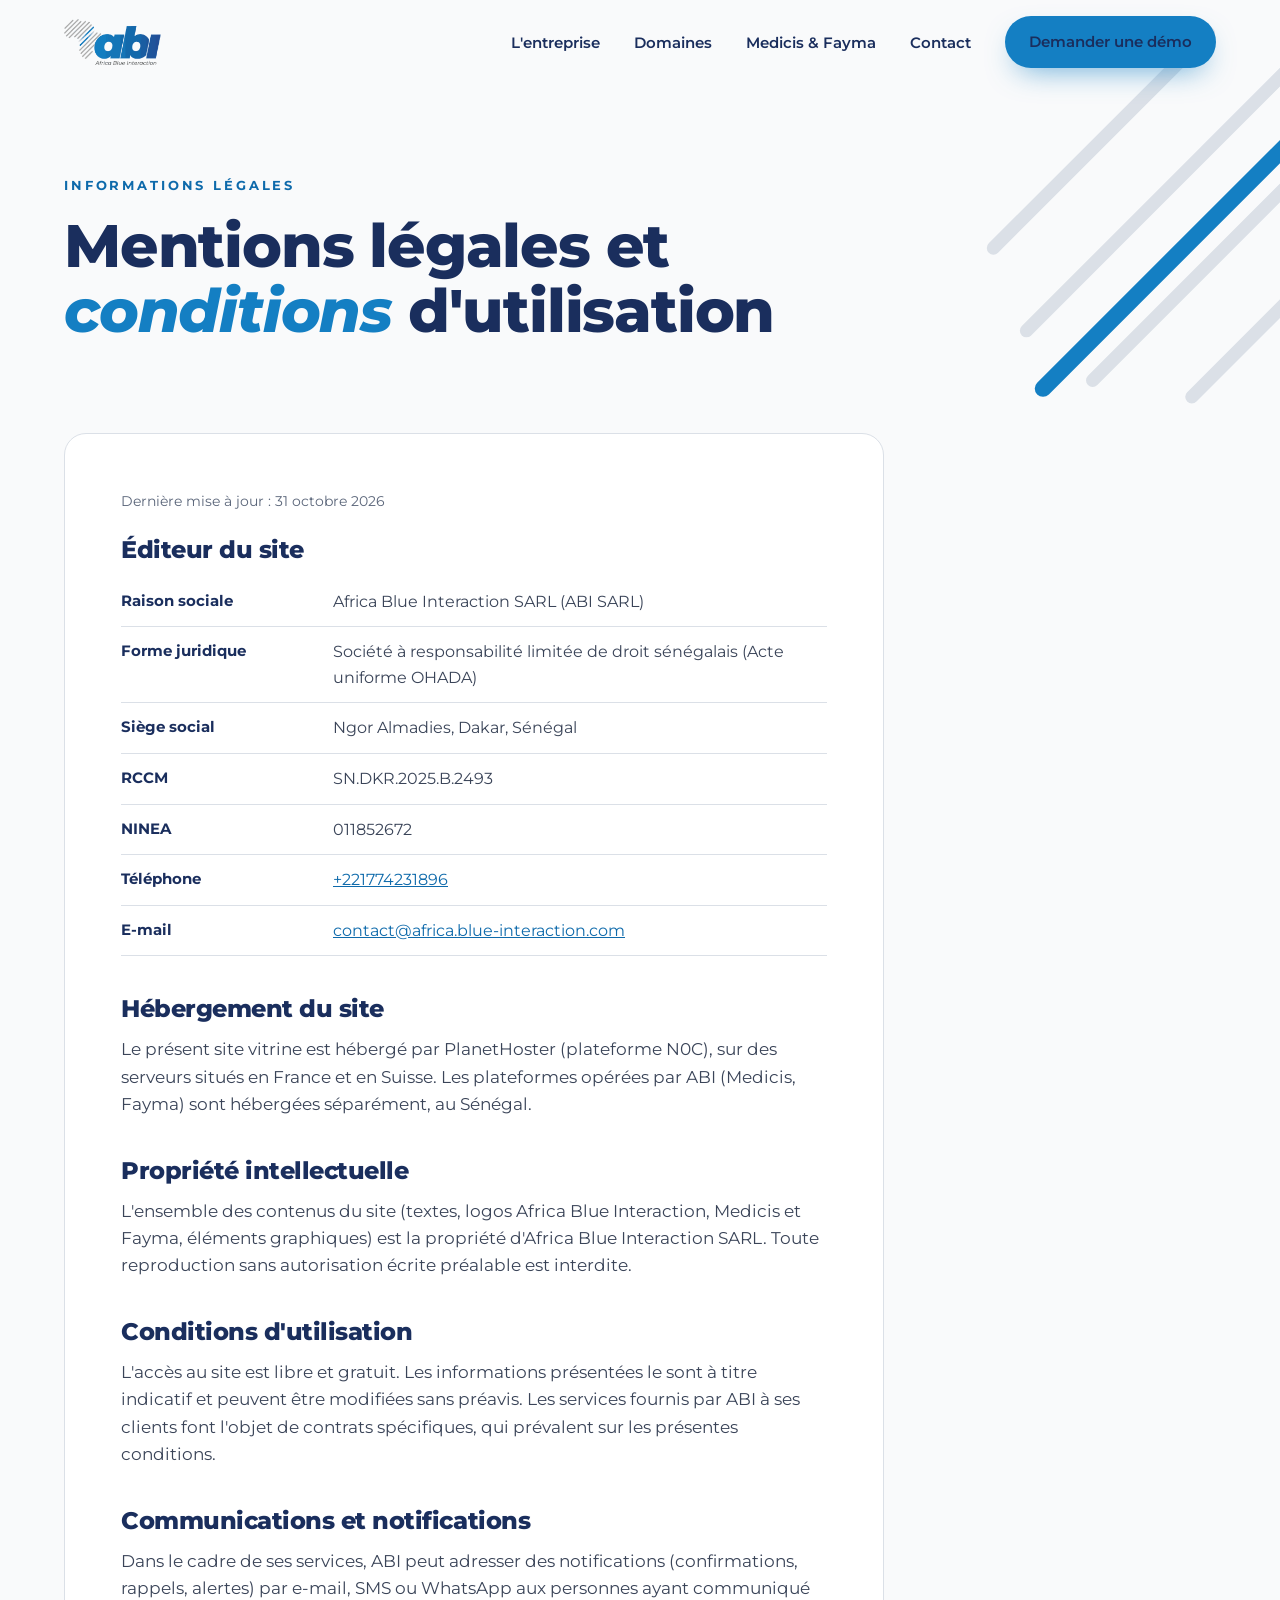
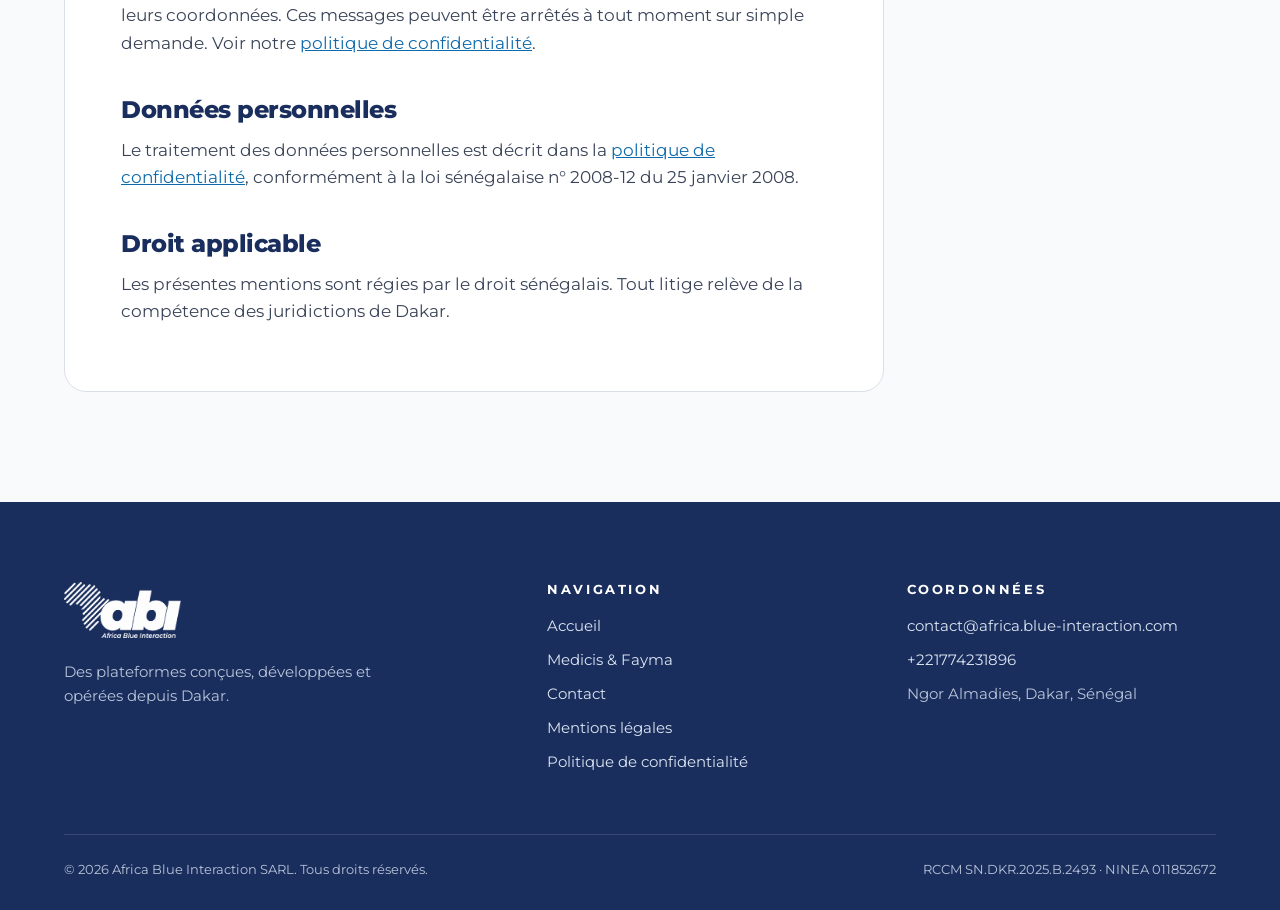
==== commit 133e2d4c: "Add files via upload" ====
--- a/mentions-legales.html
+++ b/mentions-legales.html
@@ -46,7 +46,7 @@
 <div><dt>E-mail</dt><dd><a href="mailto:contact@africa.blue-interaction.com">contact@africa.blue-interaction.com</a></dd></div>
 </dl>
 <h2>Hébergement du site</h2>
-<p>Le présent site vitrine est hébergé par GitHub, Inc., 88 Colin P. Kelly Jr. Street, San Francisco, CA 94107, États-Unis. Les plateformes opérées par ABI (Medicis, Fayma) sont hébergées séparément, au Sénégal.</p>
+<p>Le présent site vitrine est hébergé par PlanetHoster (plateforme N0C), sur des serveurs situés en France et en Suisse. Les plateformes opérées par ABI (Medicis, Fayma) sont hébergées séparément, au Sénégal.</p>
 <h2>Propriété intellectuelle</h2>
 <p>L'ensemble des contenus du site (textes, logos Africa Blue Interaction, Medicis et Fayma, éléments graphiques) est la propriété d'Africa Blue Interaction SARL. Toute reproduction sans autorisation écrite préalable est interdite.</p>
 <h2>Conditions d'utilisation</h2>
--- a/style.css
+++ b/style.css
@@ -240,3 +240,21 @@
 .rv{opacity:0;transform:translateY(28px);transition:opacity .8s cubic-bezier(.2,.7,.2,1),transform .8s cubic-bezier(.2,.7,.2,1)}
 .rv.in{opacity:1;transform:none}
 @media(prefers-reduced-motion:reduce){.rv{opacity:1;transform:none}}
+
+/* Guide vidéo */
+.guide{background:#fff;border-top:1px solid var(--rayure);border-bottom:1px solid var(--rayure)}
+.guide-grid{display:grid;grid-template-columns:.85fr 1.15fr;gap:60px;align-items:center}
+@media(max-width:900px){.guide-grid{grid-template-columns:1fr;gap:36px}}
+.guide-points{list-style:none;margin-top:28px;display:grid;gap:12px}
+.guide-points li{display:flex;gap:14px;align-items:flex-start;color:var(--marine);font-weight:500}
+.guide-points li::before{content:"";flex:none;width:22px;height:5px;border-radius:5px;background:var(--bleu);transform:rotate(-45deg);margin-top:12px}
+.video{position:relative}
+.video::before{content:"";position:absolute;right:-18px;bottom:-18px;width:60%;height:60%;border-radius:22px;background:repeating-linear-gradient(-45deg,var(--rayure) 0 10px,transparent 10px 26px);z-index:0}
+.yt,.video iframe{position:relative;z-index:1;display:block;width:100%;aspect-ratio:16/9;border:0;border-radius:20px;overflow:hidden;box-shadow:var(--ombre);background:var(--marine)}
+.yt{cursor:pointer;padding:0}
+.yt img{width:100%;height:100%;object-fit:cover;opacity:.85;transition:opacity .3s,transform .6s}
+.yt:hover img{opacity:1;transform:scale(1.03)}
+.yt .play{position:absolute;left:50%;top:50%;transform:translate(-50%,-50%);width:84px;height:84px;border-radius:50%;background:var(--bleu);display:grid;place-items:center;box-shadow:0 14px 40px -10px rgba(20,127,195,.9);transition:transform .25s}
+.yt:hover .play{transform:translate(-50%,-50%) scale(1.08)}
+.yt .play svg{width:34px;height:34px;fill:#fff;margin-left:4px}
+.yt .cap{position:absolute;left:0;right:0;bottom:0;padding:40px 22px 18px;text-align:left;color:#fff;font-weight:700;font-size:15px;background:linear-gradient(transparent,rgba(15,30,60,.85))}
